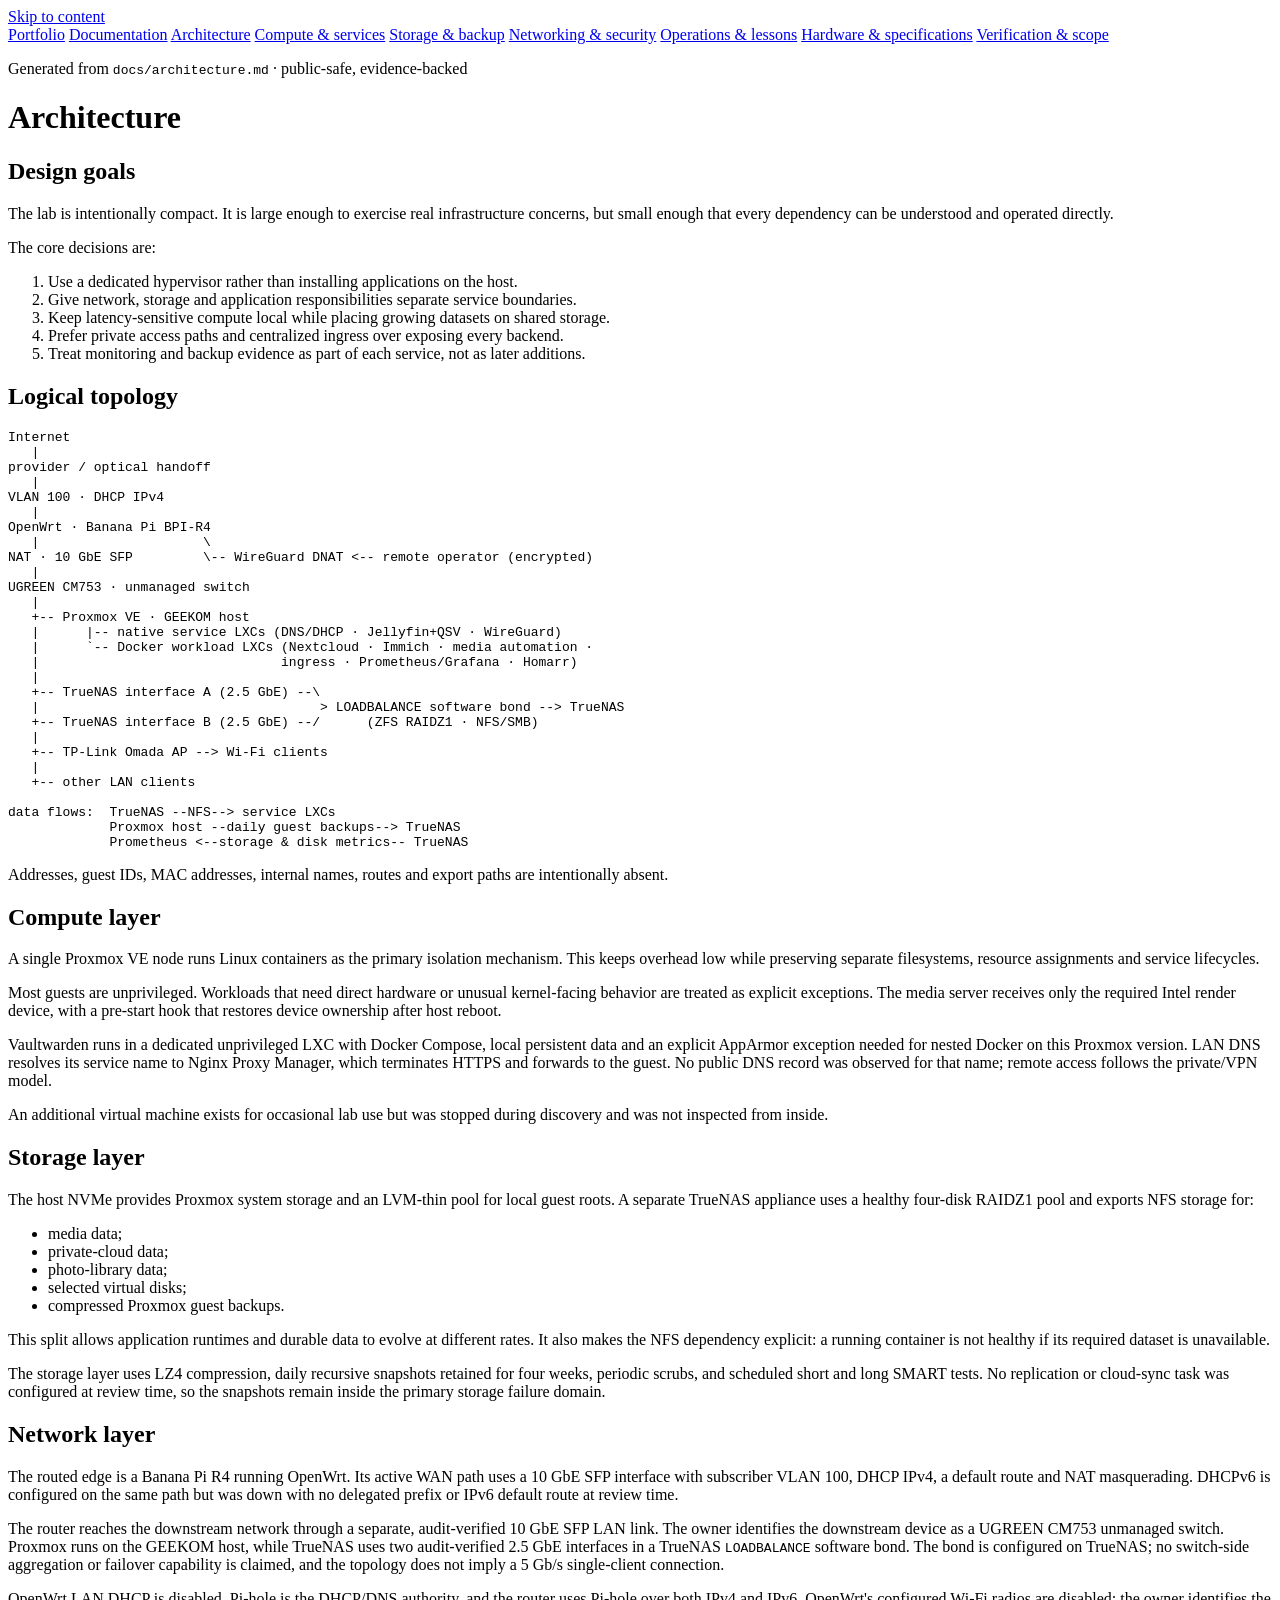
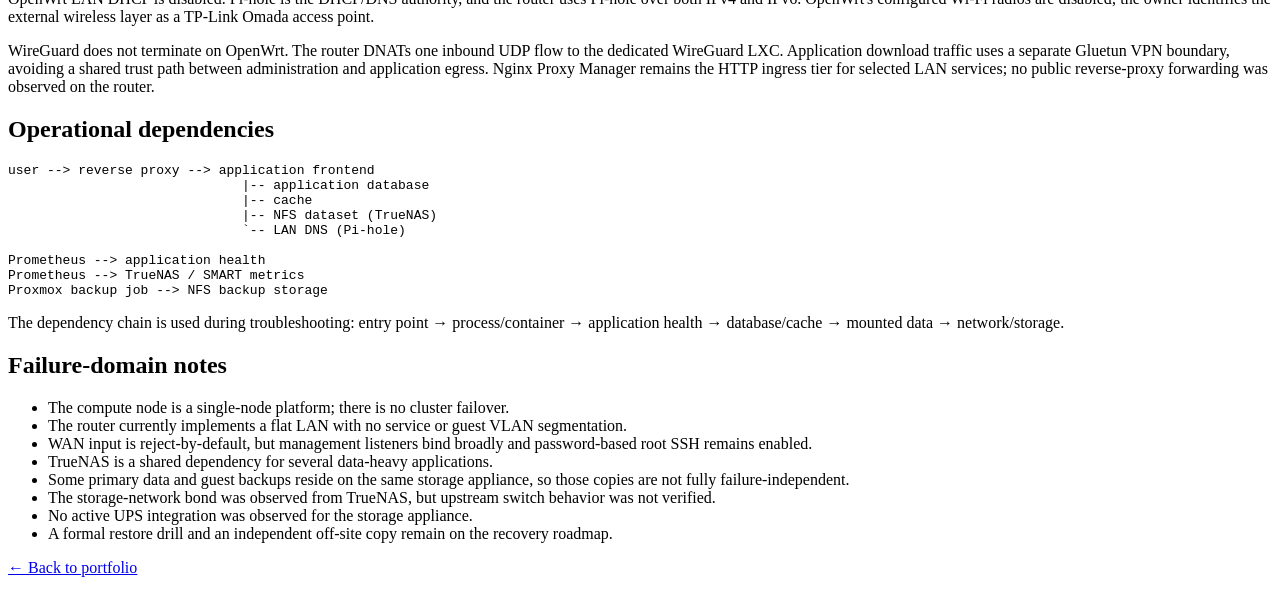
==== docs/architecture.html @ 3c7ca299 "docs: include Vaultwarden in portfolio and service boundaries" ====
<!doctype html>
<html lang="en">
<head>
  <meta charset="utf-8">
  <meta name="viewport" content="width=device-width, initial-scale=1">
  <meta name="description" content="Architecture — HC x Hub technical documentation.">
  <meta name="color-scheme" content="light dark">
  <title>Architecture — HC x Hub</title>
  <link rel="stylesheet" href="../assets/styles.css">
</head>
<body>
  <a class="skip-link" href="#content">Skip to content</a>
  <nav class="docs-topbar" aria-label="Breadcrumb and documentation navigation">
    <a class="crumb" href="../index.html">Portfolio</a>
    <a href="./">Documentation</a>
    <a href="architecture.html">Architecture</a>
    <a href="compute-and-services.html">Compute &amp; services</a>
    <a href="storage-and-backup.html">Storage &amp; backup</a>
    <a href="networking-and-security.html">Networking &amp; security</a>
    <a href="operations-and-lessons.html">Operations &amp; lessons</a>
    <a href="hardware.html">Hardware &amp; specifications</a>
    <a href="verification-and-scope.html">Verification &amp; scope</a>
  </nav>
  <main class="docs-main" id="content">
    <p class="gen-note">Generated from <code>docs/architecture.md</code> · public-safe, evidence-backed</p>
<h1>Architecture</h1>
<h2 id="design-goals">Design goals</h2>
<p>The lab is intentionally compact. It is large enough to exercise real infrastructure concerns, but small enough that every dependency can be understood and operated directly.</p>
<p>The core decisions are:</p>
<ol>
<li>Use a dedicated hypervisor rather than installing applications on the host.</li>
<li>Give network, storage and application responsibilities separate service boundaries.</li>
<li>Keep latency-sensitive compute local while placing growing datasets on shared storage.</li>
<li>Prefer private access paths and centralized ingress over exposing every backend.</li>
<li>Treat monitoring and backup evidence as part of each service, not as later additions.</li>
</ol>
<h2 id="logical-topology">Logical topology</h2>
<pre class="diagram"><code>Internet
   |
provider / optical handoff
   |
VLAN 100 · DHCP IPv4
   |
OpenWrt · Banana Pi BPI-R4
   |                     \
NAT · 10 GbE SFP         \-- WireGuard DNAT &lt;-- remote operator (encrypted)
   |
UGREEN CM753 · unmanaged switch
   |
   +-- Proxmox VE · GEEKOM host
   |      |-- native service LXCs (DNS/DHCP · Jellyfin+QSV · WireGuard)
   |      `-- Docker workload LXCs (Nextcloud · Immich · media automation ·
   |                               ingress · Prometheus/Grafana · Homarr)
   |
   +-- TrueNAS interface A (2.5 GbE) --\
   |                                    &gt; LOADBALANCE software bond --&gt; TrueNAS
   +-- TrueNAS interface B (2.5 GbE) --/      (ZFS RAIDZ1 · NFS/SMB)
   |
   +-- TP-Link Omada AP --&gt; Wi-Fi clients
   |
   +-- other LAN clients

data flows:  TrueNAS --NFS--&gt; service LXCs
             Proxmox host --daily guest backups--&gt; TrueNAS
             Prometheus &lt;--storage &amp; disk metrics-- TrueNAS
</code></pre>
<p>Addresses, guest IDs, MAC addresses, internal names, routes and export paths are intentionally absent.</p>
<h2 id="compute-layer">Compute layer</h2>
<p>A single Proxmox VE node runs Linux containers as the primary isolation mechanism. This keeps overhead low while preserving separate filesystems, resource assignments and service lifecycles.</p>
<p>Most guests are unprivileged. Workloads that need direct hardware or unusual kernel-facing behavior are treated as explicit exceptions. The media server receives only the required Intel render device, with a pre-start hook that restores device ownership after host reboot.</p>
<p>Vaultwarden runs in a dedicated unprivileged LXC with Docker Compose, local persistent data and an explicit AppArmor exception needed for nested Docker on this Proxmox version. LAN DNS resolves its service name to Nginx Proxy Manager, which terminates HTTPS and forwards to the guest. No public DNS record was observed for that name; remote access follows the private/VPN model.</p>
<p>An additional virtual machine exists for occasional lab use but was stopped during discovery and was not inspected from inside.</p>
<h2 id="storage-layer">Storage layer</h2>
<p>The host NVMe provides Proxmox system storage and an LVM-thin pool for local guest roots. A separate TrueNAS appliance uses a healthy four-disk RAIDZ1 pool and exports NFS storage for:</p>
<ul>
<li>media data;</li>
<li>private-cloud data;</li>
<li>photo-library data;</li>
<li>selected virtual disks;</li>
<li>compressed Proxmox guest backups.</li>
</ul>
<p>This split allows application runtimes and durable data to evolve at different rates. It also makes the NFS dependency explicit: a running container is not healthy if its required dataset is unavailable.</p>
<p>The storage layer uses LZ4 compression, daily recursive snapshots retained for four weeks, periodic scrubs, and scheduled short and long SMART tests. No replication or cloud-sync task was configured at review time, so the snapshots remain inside the primary storage failure domain.</p>
<h2 id="network-layer">Network layer</h2>
<p>The routed edge is a Banana Pi R4 running OpenWrt. Its active WAN path uses a 10 GbE SFP interface with subscriber VLAN 100, DHCP IPv4, a default route and NAT masquerading. DHCPv6 is configured on the same path but was down with no delegated prefix or IPv6 default route at review time.</p>
<p>The router reaches the downstream network through a separate, audit-verified 10 GbE SFP LAN link. The owner identifies the downstream device as a UGREEN CM753 unmanaged switch. Proxmox runs on the GEEKOM host, while TrueNAS uses two audit-verified 2.5 GbE interfaces in a TrueNAS <code>LOADBALANCE</code> software bond. The bond is configured on TrueNAS; no switch-side aggregation or failover capability is claimed, and the topology does not imply a 5 Gb/s single-client connection.</p>
<p>OpenWrt LAN DHCP is disabled. Pi-hole is the DHCP/DNS authority, and the router uses Pi-hole over both IPv4 and IPv6. OpenWrt's configured Wi-Fi radios are disabled; the owner identifies the external wireless layer as a TP-Link Omada access point.</p>
<p>WireGuard does not terminate on OpenWrt. The router DNATs one inbound UDP flow to the dedicated WireGuard LXC. Application download traffic uses a separate Gluetun VPN boundary, avoiding a shared trust path between administration and application egress. Nginx Proxy Manager remains the HTTP ingress tier for selected LAN services; no public reverse-proxy forwarding was observed on the router.</p>
<h2 id="operational-dependencies">Operational dependencies</h2>
<pre class="diagram"><code>user --&gt; reverse proxy --&gt; application frontend
                              |-- application database
                              |-- cache
                              |-- NFS dataset (TrueNAS)
                              `-- LAN DNS (Pi-hole)

Prometheus --&gt; application health
Prometheus --&gt; TrueNAS / SMART metrics
Proxmox backup job --&gt; NFS backup storage
</code></pre>
<p>The dependency chain is used during troubleshooting: entry point → process/container → application health → database/cache → mounted data → network/storage.</p>
<h2 id="failure-domain-notes">Failure-domain notes</h2>
<ul>
<li>The compute node is a single-node platform; there is no cluster failover.</li>
<li>The router currently implements a flat LAN with no service or guest VLAN segmentation.</li>
<li>WAN input is reject-by-default, but management listeners bind broadly and password-based root SSH remains enabled.</li>
<li>TrueNAS is a shared dependency for several data-heavy applications.</li>
<li>Some primary data and guest backups reside on the same storage appliance, so those copies are not fully failure-independent.</li>
<li>The storage-network bond was observed from TrueNAS, but upstream switch behavior was not verified.</li>
<li>No active UPS integration was observed for the storage appliance.</li>
<li>A formal restore drill and an independent off-site copy remain on the recovery roadmap.</li>
</ul>
    <footer class="site-footer">
      <p><a href="../index.html">← Back to portfolio</a></p>
    </footer>
  </main>
</body>
</html>
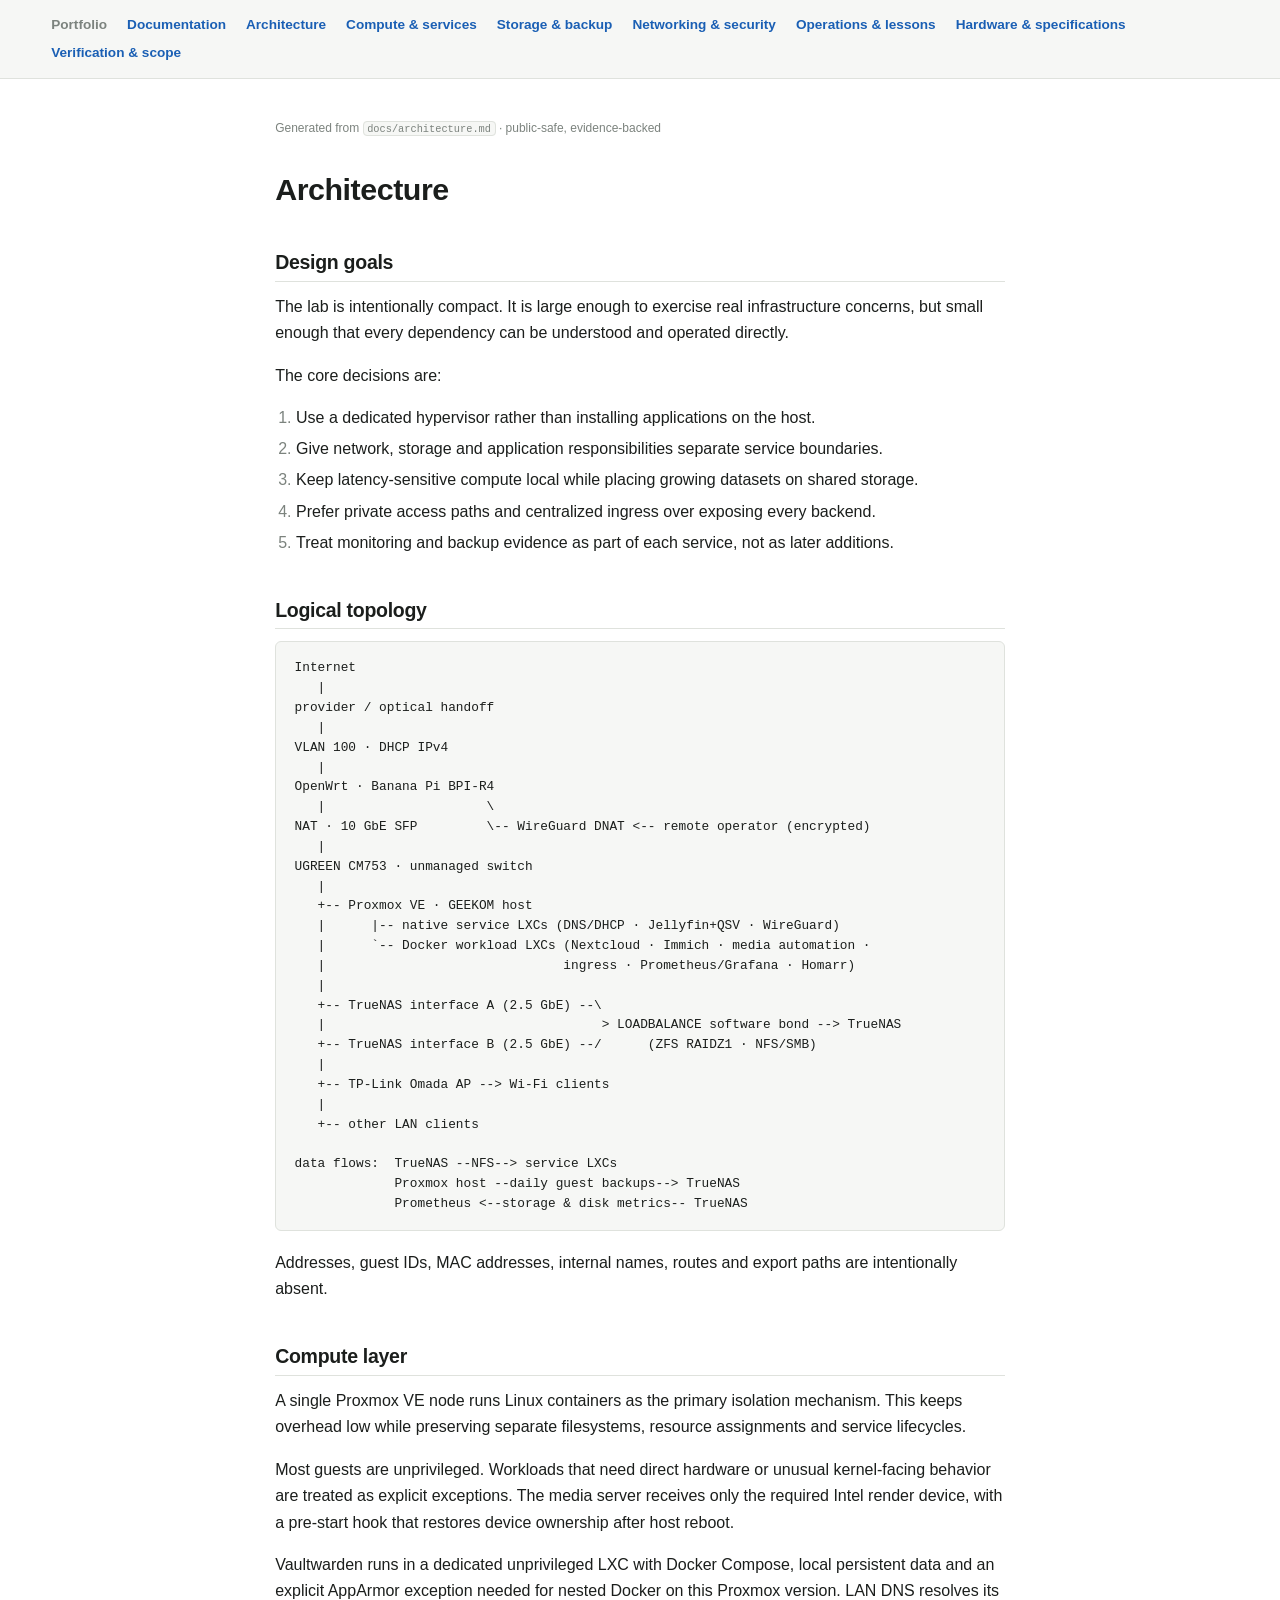
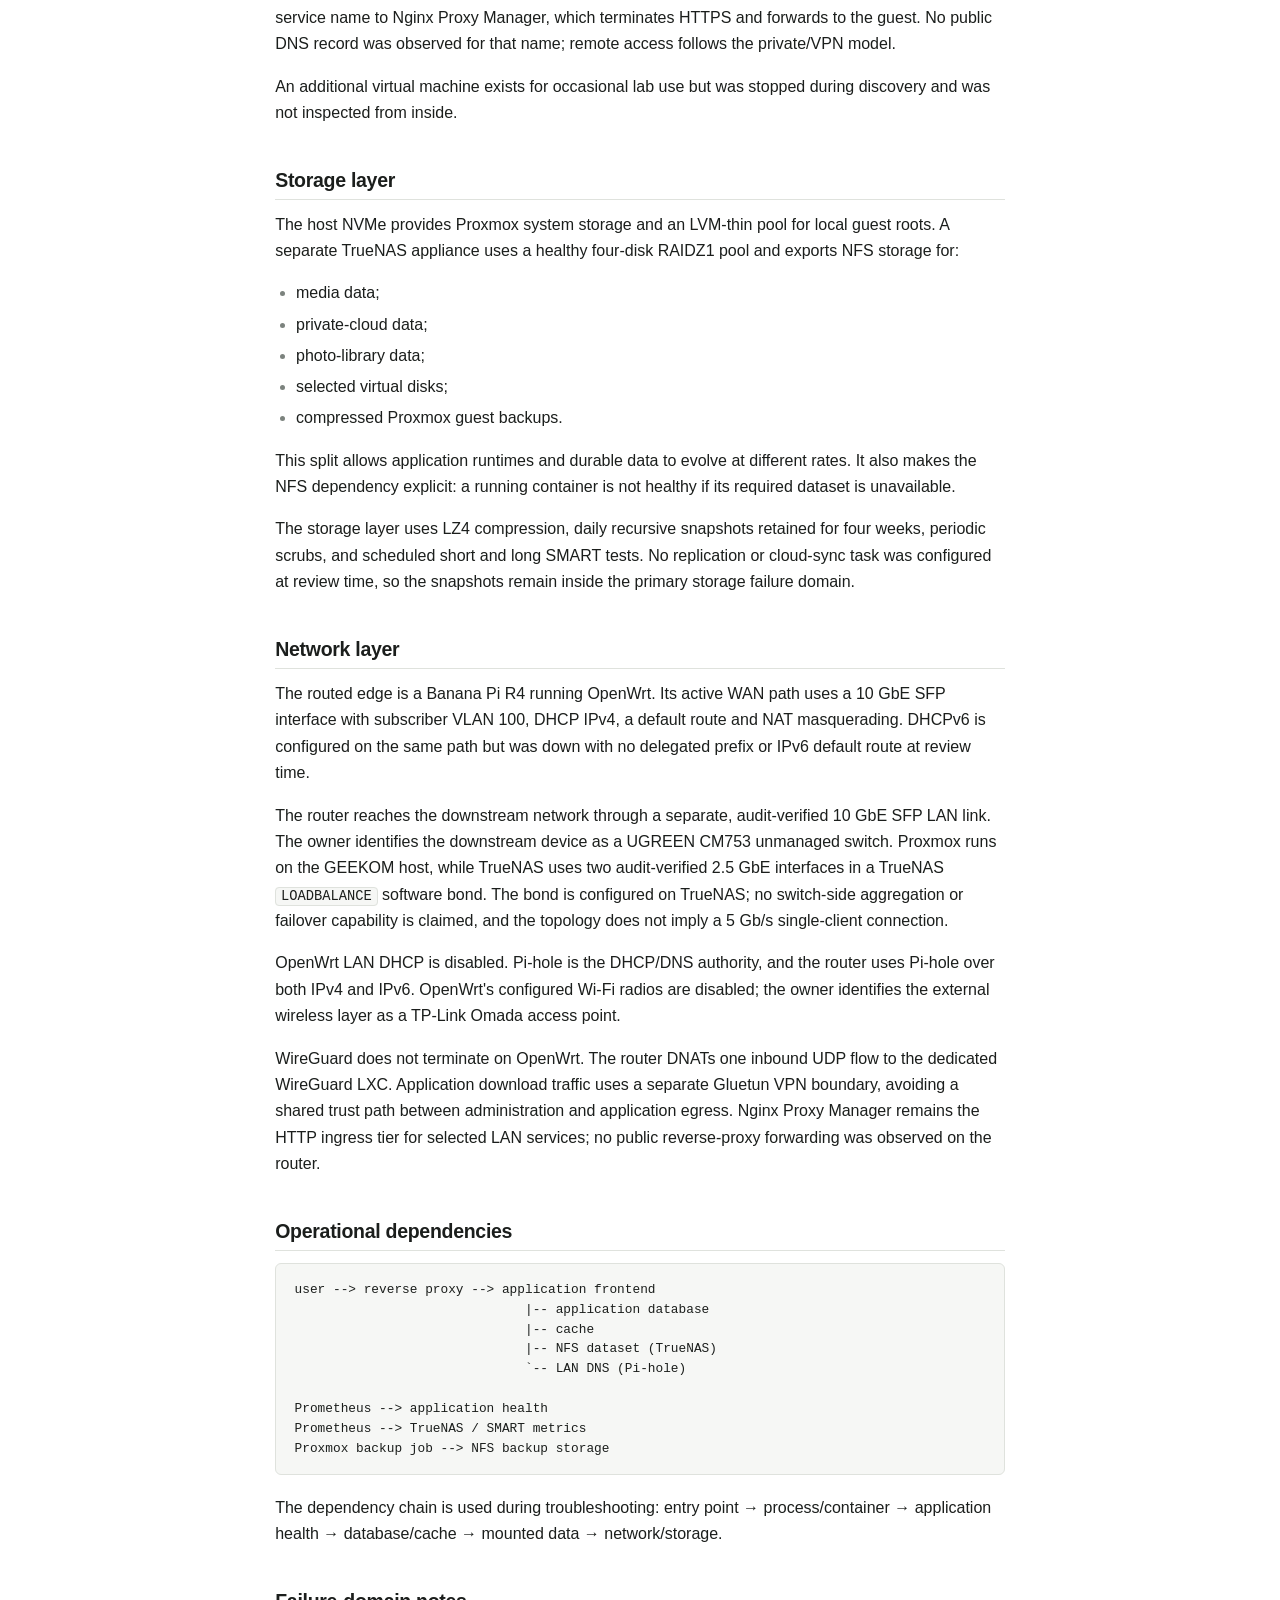
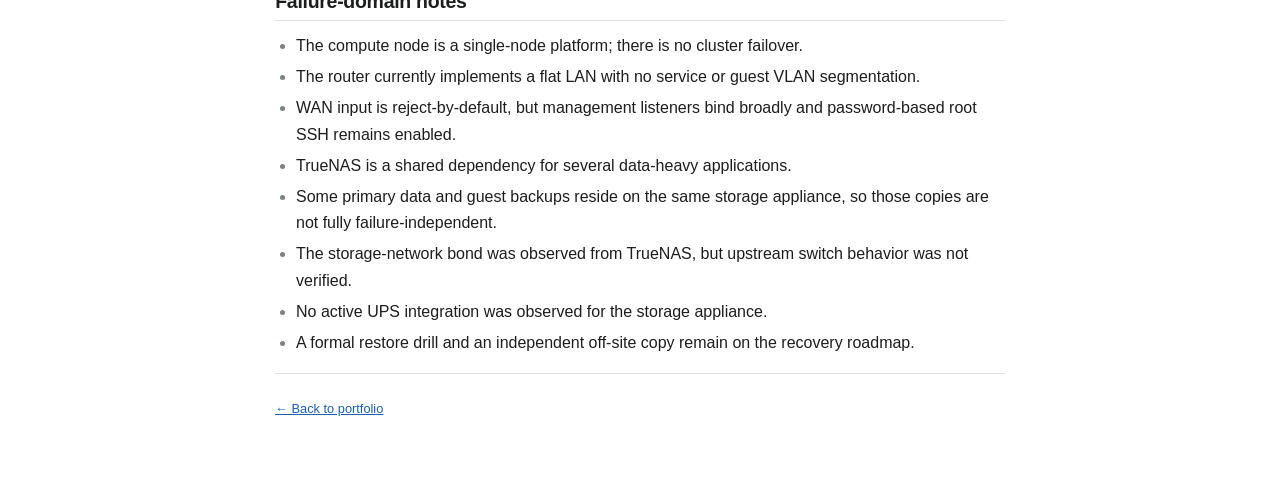
==== commit c25f3cdc: "feat: improve mobile portfolio navigation and docs tables" ====
--- a/docs/architecture.html
+++ b/docs/architecture.html
@@ -20,6 +20,19 @@
     <a href="operations-and-lessons.html">Operations &amp; lessons</a>
     <a href="hardware.html">Hardware &amp; specifications</a>
     <a href="verification-and-scope.html">Verification &amp; scope</a>
+    <details class="docs-mobile-nav">
+      <summary>Browse pages</summary>
+      <nav aria-label="Mobile documentation pages">
+        <a href="./">Documentation</a>
+        <a href="architecture.html">Architecture</a>
+        <a href="compute-and-services.html">Compute &amp; services</a>
+        <a href="storage-and-backup.html">Storage &amp; backup</a>
+        <a href="networking-and-security.html">Networking &amp; security</a>
+        <a href="operations-and-lessons.html">Operations &amp; lessons</a>
+        <a href="hardware.html">Hardware &amp; specifications</a>
+        <a href="verification-and-scope.html">Verification &amp; scope</a>
+      </nav>
+    </details>
   </nav>
   <main class="docs-main" id="content">
     <p class="gen-note">Generated from <code>docs/architecture.md</code> · public-safe, evidence-backed</p>
--- a/assets/styles.css
+++ b/assets/styles.css
@@ -0,0 +1,477 @@
+/* Homelab portfolio — plain, readable, documentation-style.
+   No icons, no gradients, no animation, no JS required. */
+
+:root {
+  color-scheme: light dark;
+  --bg: #ffffff;
+  --bg-soft: #f6f7f5;
+  --fg: #1b1e1c;
+  --muted: #5b625d;
+  --faint: #7c837e;
+  --line: #dfe2dd;
+  --line-strong: #c3c8c1;
+  --accent: #1a5fb4;
+  --accent-soft: #eaf1fa;
+  --ok: #256d3c;
+}
+
+@media (prefers-color-scheme: dark) {
+  :root {
+    --bg: #16191b;
+    --bg-soft: #1d2124;
+    --fg: #e7eae7;
+    --muted: #a2aaa4;
+    --faint: #828a85;
+    --line: #2e3437;
+    --line-strong: #454d51;
+    --accent: #7fb2ec;
+    --accent-soft: #20303f;
+    --ok: #7cc392;
+  }
+}
+
+* { box-sizing: border-box; }
+
+html {
+  scroll-behavior: smooth;
+  scroll-padding-top: 1.5rem;
+}
+
+@media (prefers-reduced-motion: reduce) {
+  html { scroll-behavior: auto; }
+}
+
+body {
+  margin: 0;
+  background: var(--bg);
+  color: var(--fg);
+  font: 16px/1.65 -apple-system, BlinkMacSystemFont, "Segoe UI", Roboto, "Helvetica Neue", Arial, sans-serif;
+  -webkit-font-smoothing: antialiased;
+}
+
+/* ---------- layout ---------- */
+
+.layout {
+  display: grid;
+  grid-template-columns: 15rem minmax(0, 1fr);
+  max-width: 1200px;
+  margin: 0 auto;
+}
+
+.sidebar {
+  position: sticky;
+  top: 0;
+  align-self: start;
+  max-height: 100vh;
+  overflow-y: auto;
+  padding: 2.25rem 1.25rem 2rem 1.5rem;
+}
+
+.main {
+  min-width: 0;
+  max-width: 52rem;
+  padding: 2.5rem clamp(1.25rem, 4vw, 3.25rem) 4rem;
+  border-left: 1px solid var(--line);
+}
+
+.sidebar .who { margin: 0 0 1.75rem; }
+/* in-page wordmark: code-rendered logo (Sora) — em-based so one font-size rescales all */
+.brand {
+  position: relative;
+  display: inline-flex;
+  flex-direction: column;
+  align-items: flex-start;
+  padding-left: 0.906em; /* 58px @64 */
+  font-family: "Sora", -apple-system, BlinkMacSystemFont, "Segoe UI", sans-serif;
+  font-size: 44.8px;
+  color: var(--fg);
+  text-decoration: none;
+}
+.brand .hc, .brand .hub {
+  margin: 0;
+  padding: 0;
+  font-size: 1em;
+  font-weight: 600;
+  line-height: 0.9;
+  letter-spacing: -0.045em;
+}
+.brand .hub { margin-top: 0.14em; } /* 9px @64 */
+.brand .x {
+  position: absolute;
+  left: 0.078em;   /* 5px @64 */
+  bottom: -0.047em; /* -3px @64 */
+  font-size: 1em;
+  font-weight: 500;
+  line-height: 1;
+}
+.brand:hover { text-decoration: none; color: var(--accent); }
+.sidebar .who .role {
+  display: block;
+  margin-top: 0.2rem;
+  color: var(--muted);
+  font-size: 0.8rem;
+  line-height: 1.45;
+}
+
+.sidebar nav { display: flex; flex-direction: column; gap: 0.1rem; }
+.sidebar nav a {
+  display: block;
+  padding: 0.42rem 0.6rem;
+  border-radius: 5px;
+  border-left: 2px solid transparent;
+  color: var(--muted);
+  font-size: 0.88rem;
+  text-decoration: none;
+}
+.sidebar nav a:hover { color: var(--fg); background: var(--bg-soft); }
+.sidebar nav a.active {
+  color: var(--fg);
+  font-weight: 600;
+  border-left-color: var(--accent);
+  background: var(--accent-soft);
+}
+.sidebar nav .sep { margin: 0.9rem 0; border: 0; border-top: 1px solid var(--line); }
+.mobile-sections, .docs-mobile-nav { display: none; }
+.sidebar .side-note {
+  margin-top: 1.75rem;
+  color: var(--faint);
+  font-size: 0.72rem;
+  line-height: 1.5;
+}
+
+/* ---------- typography ---------- */
+
+h1, h2, h3, h4 { line-height: 1.25; letter-spacing: -0.015em; text-wrap: balance; }
+h1 { margin: 0 0 0.9rem; font-size: clamp(1.7rem, 3.6vw, 2.15rem); font-weight: 700; }
+h2 { margin: 0 0 0.75rem; font-size: 1.35rem; font-weight: 700; }
+h3 { margin: 0 0 0.4rem; font-size: 1.05rem; font-weight: 650; }
+p { margin: 0 0 1rem; }
+
+a { color: var(--accent); }
+a:hover { text-decoration: underline; }
+a:focus-visible, button:focus-visible { outline: 2px solid var(--accent); outline-offset: 2px; border-radius: 3px; }
+
+.lede { color: var(--muted); font-size: 1.06rem; max-width: 46rem; }
+
+.kicker {
+  margin: 0 0 0.9rem;
+  color: var(--faint);
+  font: 600 0.72rem/1.4 ui-monospace, "Cascadia Code", Menlo, Consolas, monospace;
+  letter-spacing: 0.09em;
+  text-transform: uppercase;
+}
+
+section { margin-bottom: 3.75rem; scroll-margin-top: 1.5rem; }
+section > h2 { padding-bottom: 0.55rem; border-bottom: 1px solid var(--line); margin-bottom: 1.1rem; }
+.section-note { color: var(--muted); font-size: 0.92rem; margin: -0.4rem 0 1.2rem; }
+
+strong { font-weight: 650; }
+
+ul, ol { margin: 0 0 1rem; padding-left: 1.3rem; }
+li { margin-bottom: 0.3rem; }
+li::marker { color: var(--faint); }
+
+code, kbd {
+  font: 0.86em/1.5 ui-monospace, "Cascadia Code", Menlo, Consolas, monospace;
+  background: var(--bg-soft);
+  border: 1px solid var(--line);
+  border-radius: 4px;
+  padding: 0.08em 0.35em;
+}
+
+pre {
+  margin: 0 0 1.2rem;
+  padding: 1rem 1.15rem;
+  background: var(--bg-soft);
+  border: 1px solid var(--line);
+  border-radius: 6px;
+  overflow-x: auto;
+  font: 12.8px/1.62 ui-monospace, "Cascadia Code", Menlo, Consolas, monospace;
+}
+pre code { background: none; border: 0; padding: 0; font-size: inherit; }
+
+pre.diagram {
+  color: var(--fg);
+  font-size: 12.8px;
+  line-height: 1.55;
+}
+.diagram-caption {
+  margin: -0.7rem 0 1.4rem;
+  color: var(--faint);
+  font-size: 0.78rem;
+}
+
+blockquote {
+  margin: 0 0 1.2rem;
+  padding: 0.2rem 0 0.2rem 1.1rem;
+  border-left: 3px solid var(--line-strong);
+  color: var(--muted);
+}
+
+hr.rule { margin: 2.5rem 0; border: 0; border-top: 1px solid var(--line); }
+
+/* ---------- tables ---------- */
+
+table {
+  width: 100%;
+  margin: 0 0 1.4rem;
+  border-collapse: collapse;
+  font-size: 0.88rem;
+}
+th, td {
+  text-align: left;
+  vertical-align: top;
+  padding: 0.55rem 0.75rem;
+  border-bottom: 1px solid var(--line);
+}
+th {
+  color: var(--muted);
+  font-size: 0.74rem;
+  font-weight: 650;
+  letter-spacing: 0.05em;
+  text-transform: uppercase;
+  border-bottom: 1.5px solid var(--line-strong);
+}
+tr:last-child td { border-bottom: 0; }
+td strong { font-weight: 650; }
+.table-wrap { overflow-x: auto; margin-bottom: 1.4rem; }
+.table-wrap table { margin-bottom: 0; min-width: 34rem; }
+
+/* ---------- panels (used sparingly) ---------- */
+
+.panel {
+  margin: 0 0 1rem;
+  padding: 1.15rem 1.3rem;
+  border: 1px solid var(--line);
+  border-radius: 6px;
+  background: var(--bg);
+  min-width: 0;
+  overflow: hidden;
+}
+.panel pre { max-width: 100%; }
+.panel h3 { margin-bottom: 0.3rem; }
+.panel p { margin-bottom: 0.6rem; color: var(--muted); font-size: 0.92rem; }
+.panel p:last-child { margin-bottom: 0; }
+
+.facts {
+  display: block;
+  margin: 0.35rem 0 0.6rem;
+  color: var(--fg);
+  font: 500 0.8rem/1.6 ui-monospace, "Cascadia Code", Menlo, Consolas, monospace;
+}
+
+.more {
+  display: inline-block;
+  font-size: 0.85rem;
+  font-weight: 600;
+  text-decoration: none;
+}
+.more:hover { text-decoration: underline; }
+.more::after { content: " →"; }
+
+.panel-grid { display: grid; grid-template-columns: minmax(0, 1fr) minmax(0, 1fr); gap: 1rem; }
+.panel-grid .panel { margin-bottom: 0; }
+.panel-grid .panel.span2 { grid-column: 1 / -1; }
+.panel-grid.three { grid-template-columns: repeat(3, minmax(0, 1fr)); }
+.panel ul { margin-bottom: 0; }
+
+.cols { display: grid; grid-template-columns: minmax(0, 1fr) minmax(0, 1fr); gap: 0 2.25rem; }
+
+/* technology stack grid */
+.stack-grid { display: grid; grid-template-columns: repeat(4, minmax(0, 1fr)); gap: 1.25rem 2rem; margin-bottom: 1.4rem; }
+.stack-grid h3 {
+  margin-bottom: 0.45rem;
+  color: var(--muted);
+  font: 650 0.72rem/1.4 ui-monospace, Menlo, Consolas, monospace;
+  letter-spacing: 0.07em;
+  text-transform: uppercase;
+}
+.stack-grid ul { margin: 0; padding-left: 1.05rem; }
+.stack-grid li { margin-bottom: 0.2rem; font-size: 0.86rem; }
+
+/* screenshot placeholders / real screenshots */
+figure.shot { margin: 0 0 1.4rem; }
+figure.shot.wide { grid-column: 1 / -1; }
+.shot-box {
+  display: grid;
+  place-content: center;
+  gap: 0.5rem;
+  min-height: 11rem;
+  padding: 1.5rem;
+  border: 1px dashed var(--line-strong);
+  border-radius: 6px;
+  background: var(--bg-soft);
+  color: var(--muted);
+  text-align: center;
+  font-size: 0.88rem;
+}
+.shot-box img, figure.shot > img { max-width: 100%; height: auto; border-radius: 4px; border: 1px solid var(--line); }
+.shot-box code { font-size: 0.78rem; }
+figure.shot figcaption { margin-top: 0.45rem; color: var(--faint); font-size: 0.78rem; }
+
+/* emphasis callout */
+.callout {
+  margin: 0.4rem 0 0.6rem;
+  padding: 0.5rem 0.8rem;
+  border: 1px solid var(--line-strong);
+  border-left: 3px solid var(--accent);
+  border-radius: 4px;
+  background: var(--bg-soft);
+  font: 700 0.85rem/1.4 ui-monospace, Menlo, Consolas, monospace;
+  letter-spacing: 0.04em;
+}
+
+.tag-verified {
+  display: inline-block;
+  margin-left: 0.5rem;
+  padding: 0.05rem 0.45rem;
+  border: 1px solid var(--line-strong);
+  border-radius: 99px;
+  color: var(--ok);
+  font: 600 0.7rem/1.6 ui-monospace, Menlo, Consolas, monospace;
+  letter-spacing: 0.06em;
+  text-transform: uppercase;
+  vertical-align: middle;
+}
+
+/* ---------- skip link, footer ---------- */
+
+.skip-link {
+  position: absolute;
+  left: -9999px;
+  top: 0;
+  z-index: 10;
+  padding: 0.6rem 1rem;
+  background: var(--accent);
+  color: #fff;
+  font-weight: 600;
+}
+.skip-link:focus { left: 0.5rem; top: 0.5rem; }
+
+.site-footer {
+  margin-top: 1rem;
+  padding-top: 1.5rem;
+  border-top: 1px solid var(--line);
+  color: var(--faint);
+  font-size: 0.8rem;
+}
+.site-footer p { margin-bottom: 0.4rem; }
+
+/* ---------- docs pages ---------- */
+
+.docs-topbar {
+  display: flex;
+  flex-wrap: wrap;
+  gap: 0.35rem 1.25rem;
+  align-items: baseline;
+  padding: 0.85rem clamp(1.25rem, 4vw, 3.25rem);
+  border-bottom: 1px solid var(--line);
+  background: var(--bg-soft);
+  font-size: 0.85rem;
+}
+.docs-topbar .crumb { color: var(--faint); font-weight: 600; text-decoration: none; }
+.docs-topbar a:not(.crumb) { text-decoration: none; font-weight: 550; }
+.docs-topbar a:hover { text-decoration: underline; }
+
+.docs-main {
+  max-width: 52rem;
+  margin: 0 auto;
+  padding: 2.5rem clamp(1.25rem, 4vw, 3.25rem) 4rem;
+}
+.docs-main h1 { font-size: clamp(1.55rem, 3vw, 1.9rem); }
+.docs-main h2 { margin-top: 2.6rem; padding-bottom: 0.4rem; border-bottom: 1px solid var(--line); font-size: 1.22rem; }
+.docs-main h3 { margin-top: 1.7rem; }
+.gen-note {
+  margin: 0 0 2rem;
+  color: var(--faint);
+  font-size: 0.75rem;
+}
+
+.doc-list .panel { display: block; text-decoration: none; color: inherit; }
+.doc-list .panel:hover { border-color: var(--line-strong); background: var(--bg-soft); text-decoration: none; }
+.doc-list .panel h3 { color: var(--accent); }
+
+/* ---------- 404 ---------- */
+
+.error-body { max-width: 34rem; margin: 22vh auto 0; padding: 0 1.5rem; text-align: left; }
+
+/* ---------- responsive ---------- */
+
+@media (max-width: 900px) {
+  .layout { grid-template-columns: 1fr; background: none; }
+  .sidebar {
+    position: static;
+    max-height: none;
+    padding: 1.1rem 1.25rem 1rem;
+    border-right: 0;
+    border-bottom: 1px solid var(--line);
+    background: var(--bg-soft);
+  }
+  .sidebar .who { margin-bottom: 0.7rem; }
+  .brand { font-size: 28px; }
+  .sidebar nav { flex-direction: row; flex-wrap: wrap; gap: 0.15rem 0.3rem; }
+  .sidebar nav a { padding: 0.4rem 0.55rem; border-left: 0; border-bottom: 2px solid transparent; font-size: 0.84rem; }
+  .sidebar nav a.active { border-left-color: transparent; border-bottom-color: var(--accent); }
+  .sidebar nav .sep { display: none; }
+  .sidebar .side-note { display: none; }
+  .main { max-width: none; padding-top: 1.75rem; border-left: 0; }
+  .panel-grid, .cols { grid-template-columns: 1fr; }
+  .panel-grid.three { grid-template-columns: 1fr; }
+  .stack-grid { grid-template-columns: 1fr 1fr; }
+  .panel-grid .panel { margin-bottom: 1rem; }
+
+  /* wide data tables become labeled blocks on phones */
+  .table-wrap:has(.stack-mobile) { overflow: visible; }
+  table.stack-mobile { min-width: 0; }
+  table.stack-mobile thead { display: none; }
+  table.stack-mobile, table.stack-mobile tbody, table.stack-mobile tr, table.stack-mobile td { display: block; width: 100%; }
+  table.stack-mobile tr {
+    border: 1px solid var(--line);
+    border-radius: 6px;
+    padding: 0.7rem 0.9rem;
+    margin-bottom: 0.8rem;
+  }
+  table.stack-mobile td { border: 0; padding: 0.3rem 0; }
+  table.stack-mobile td::before {
+    content: attr(data-label);
+    display: block;
+    margin-bottom: 0.1rem;
+    color: var(--faint);
+    font-size: 0.68rem;
+    font-weight: 650;
+    letter-spacing: 0.05em;
+    text-transform: uppercase;
+  }
+}
+
+@media (max-width: 600px) {
+  .sidebar { padding: 0.8rem 1rem; }
+  .sidebar .who { margin-bottom: 0.4rem; }
+  .sidebar .role { font-size: 0.75rem; }
+  .sidebar > nav { display: none; }
+  .mobile-sections, .docs-mobile-nav { display: block; }
+  .mobile-sections summary, .docs-mobile-nav summary {
+    cursor: pointer;
+    padding: 0.6rem 0;
+    color: var(--accent);
+    font-weight: 650;
+    list-style-position: inside;
+  }
+  .mobile-sections nav { display: grid; grid-template-columns: repeat(2, minmax(0, 1fr)); gap: 0.15rem; padding-bottom: 0.5rem; }
+  .mobile-sections nav a { min-height: 2.75rem; padding: 0.55rem 0.4rem; }
+  .main, .docs-main { padding: 1.5rem 1rem 3rem; }
+  section { margin-bottom: 2.7rem; }
+  .panel { padding: 1rem; }
+  .docs-topbar { padding: 0.45rem 1rem; gap: 0.25rem 1rem; align-items: center; }
+  .docs-topbar > a:not(.crumb) { display: none; }
+  .docs-topbar > a.crumb { padding: 0.55rem 0; }
+  .docs-mobile-nav { margin-left: auto; }
+  .docs-mobile-nav nav { display: grid; grid-template-columns: 1fr; gap: 0; padding: 0.25rem 0 0.5rem; }
+  .docs-mobile-nav nav a { display: block; padding: 0.6rem 0.2rem; }
+  .docs-mobile-nav[open] { width: 100%; margin-left: 0; }
+  .docs-mobile-nav[open] summary { text-align: right; }
+  .docs-main .gen-note { margin-bottom: 1.2rem; }
+  .main .table-wrap::before { content: "Swipe table sideways for more →"; display: block; margin-bottom: 0.35rem; color: var(--muted); font-size: 0.75rem; }
+  .main .table-wrap table { min-width: 30rem; }
+  .main #overview .table-wrap table { min-width: 0; }
+}
